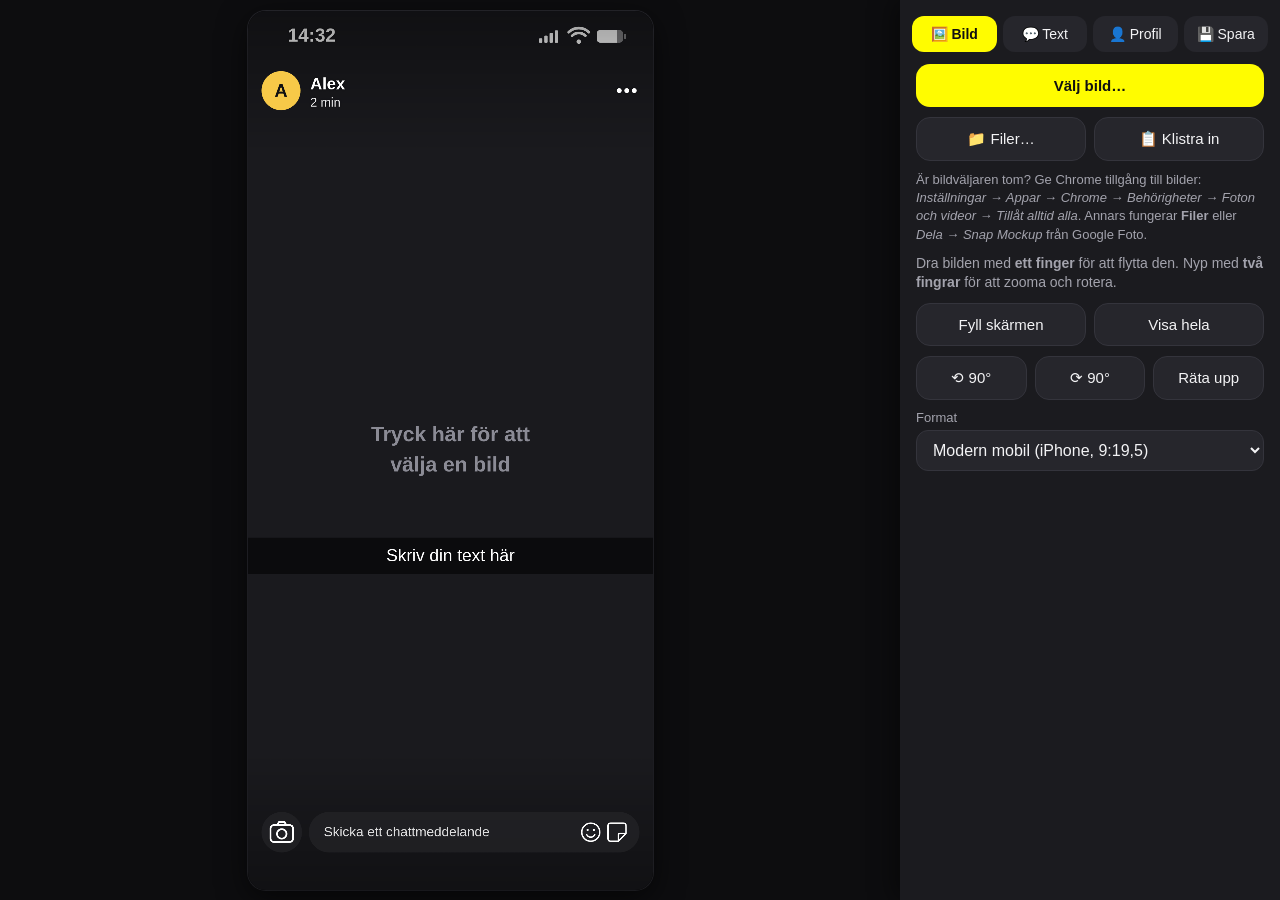
==== index.html @ 8d8f2224 "Testsida för olika bildväljar-varianter Co-Authored-By: Claude Opus 5.5 <noreply@anthropic.com> Clau" ====
<!doctype html>
<html lang="sv">
<head>
  <meta charset="utf-8">
  <meta name="viewport" content="width=device-width, initial-scale=1, maximum-scale=1, user-scalable=no, viewport-fit=cover">
  <title>Snap Mockup</title>
  <meta name="description" content="Skapa mockup-bilder som ser ut som en mottagen snap.">
  <meta name="theme-color" content="#111111">
  <meta name="apple-mobile-web-app-capable" content="yes">
  <meta name="mobile-web-app-capable" content="yes">
  <meta name="apple-mobile-web-app-status-bar-style" content="black-translucent">
  <meta name="apple-mobile-web-app-title" content="Snap Mockup">
  <link rel="manifest" href="manifest.webmanifest">
  <link rel="icon" type="image/png" href="icons/icon-192.png">
  <link rel="apple-touch-icon" href="icons/apple-touch-icon.png">
  <link rel="stylesheet" href="style.css">
</head>
<body>
  <main id="app">
    <!-- Förhandsvisning -->
    <section id="stage">
      <div id="frame">
        <canvas id="canvas" aria-label="Förhandsvisning av bilden"></canvas>
        <div id="hint" class="hint"></div>
      </div>
    </section>

    <!-- Redigeringsmeny -->
    <section id="sheet" class="open">
      <button id="toggleMenu" class="sheet-handle" type="button">
        <span class="grip"></span><span id="toggleLabel">Dölj meny</span>
      </button>

      <nav class="tabs" role="tablist">
        <button class="tab active" data-tab="image" role="tab">🖼️ Bild</button>
        <button class="tab" data-tab="text" role="tab">💬 Text</button>
        <button class="tab" data-tab="ui" role="tab">👤 Profil</button>
        <button class="tab" data-tab="save" role="tab">💾 Spara</button>
      </nav>

      <div class="panels">
        <!-- BILD -->
        <div class="panel active" data-panel="image">
          <label class="btn primary file-btn">
            Välj bild…
            <input id="imageInput" type="file" accept="image/*" hidden>
          </label>
          <div class="row">
            <label class="btn file-btn">
              📁 Filer…
              <input id="imageInputAny" type="file" hidden>
            </label>
            <button class="btn" id="pasteBtn" type="button">📋 Klistra in</button>
          </div>
          <p class="help small">Är bildväljaren tom? Ge Chrome tillgång till bilder: <i>Inställningar → Appar → Chrome → Behörigheter → Foton och videor → Tillåt alltid alla</i>. Annars fungerar <b>Filer</b> eller <i>Dela → Snap Mockup</i> från Google Foto.</p>
          <p class="help">Dra bilden med <b>ett finger</b> för att flytta den. Nyp med <b>två fingrar</b> för att zooma och rotera.</p>
          <div class="row">
            <button class="btn" id="fitCover" type="button">Fyll skärmen</button>
            <button class="btn" id="fitContain" type="button">Visa hela</button>
          </div>
          <div class="row">
            <button class="btn" id="rotLeft" type="button">⟲ 90°</button>
            <button class="btn" id="rotRight" type="button">⟳ 90°</button>
            <button class="btn" id="straighten" type="button">Räta upp</button>
          </div>
          <label class="field">
            <span>Format</span>
            <select id="formatSelect">
              <option value="iphone">Modern mobil (iPhone, 9:19,5)</option>
              <option value="classic">Klassisk (9:16)</option>
            </select>
          </label>
        </div>

        <!-- TEXT -->
        <div class="panel" data-panel="text">
          <p class="help">Dra en textrad upp eller ner direkt i bilden. Tryck på en rad för att redigera den.</p>
          <div id="barList"></div>
          <button class="btn primary" id="addBar" type="button">＋ Lägg till textrad</button>
          <label class="field">
            <span>Textstorlek</span>
            <input id="textSize" type="range" min="30" max="80" step="1">
          </label>
        </div>

        <!-- AVSÄNDARE / GRÄNSSNITT -->
        <div class="panel" data-panel="ui">
          <div class="avatar-row">
            <canvas id="avatarPreview" width="120" height="120"></canvas>
            <div class="grow">
              <label class="btn file-btn">
                Välj profilbild…
                <input id="avatarInput" type="file" hidden>
              </label>
              <button class="btn ghost" id="avatarClear" type="button">Ta bort profilbild</button>
            </div>
          </div>
          <label class="field"><span>Namn</span><input id="senderName" type="text" autocomplete="off"></label>
          <label class="field"><span>Tid sedan mottagen</span><input id="senderTime" type="text" autocomplete="off" placeholder="t.ex. 2 min"></label>
          <label class="field"><span>Färg på profilcirkel</span><input id="avatarColor" type="color"></label>

          <h3>Gränssnitt</h3>
          <label class="switch"><input id="showStatus" type="checkbox"><span>Visa statusfält (klocka, batteri)</span></label>
          <label class="field"><span>Klockslag</span><input id="clock" type="text" autocomplete="off" placeholder="14:32"></label>
          <label class="field"><span>Batteri (%)</span><input id="battery" type="number" min="1" max="100"></label>
          <label class="switch"><input id="showTop" type="checkbox"><span>Visa avsändare överst</span></label>
          <label class="switch"><input id="showBottom" type="checkbox"><span>Visa svarsfält nederst</span></label>
          <label class="field"><span>Text i svarsfältet</span><input id="placeholder" type="text" autocomplete="off"></label>
        </div>

        <!-- SPARA -->
        <div class="panel" data-panel="save">
          <p class="help">Bilden sparas i full upplösning, utan hjälplinjer.</p>
          <button class="btn primary" id="shareBtn" type="button">📤 Dela / spara till Bilder</button>
          <button class="btn" id="downloadBtn" type="button">⬇️ Ladda ner PNG</button>
          <p class="help small">På iPhone: tryck <b>Dela / spara till Bilder</b> och välj <i>Spara bild</i>.</p>
          <hr>
          <button class="btn ghost danger" id="resetAll" type="button">Börja om från början</button>
          <p class="help small" style="text-align:center">Version 7 · <a href="test.html" style="color:inherit">Testa bildväljare</a></p>
        </div>
      </div>
    </section>
  </main>

  <script src="app.js"></script>
</body>
</html>
---- style.css ----
:root {
  --bg: #0d0d0f;
  --panel: #1b1b1f;
  --panel-2: #26262c;
  --line: #34343c;
  --text: #f3f3f5;
  --muted: #a3a3ad;
  --accent: #fffc00;
  --accent-text: #111;
  --danger: #ff5a5f;
  --radius: 14px;
}

* { box-sizing: border-box; -webkit-tap-highlight-color: transparent; }

html, body {
  margin: 0;
  height: 100%;
  background: var(--bg);
  color: var(--text);
  font-family: -apple-system, BlinkMacSystemFont, "Segoe UI", Roboto, "Helvetica Neue", Arial, sans-serif;
  overscroll-behavior: none;
}

body { overflow: hidden; }

#app {
  height: 100dvh;
  display: flex;
  flex-direction: column;
  padding-top: env(safe-area-inset-top);
}

/* ---------- Förhandsvisning ---------- */
#stage {
  flex: 1 1 auto;
  min-height: 0;
  display: flex;
  align-items: center;
  justify-content: center;
  padding: 10px 16px;
}

#frame {
  position: relative;
  border-radius: 18px;
  overflow: hidden;
  box-shadow: 0 8px 30px rgba(0,0,0,.6), 0 0 0 1px #2a2a30;
  background: #000;
}

#canvas {
  display: block;
  width: 100%;
  height: 100%;
  touch-action: none;
  user-select: none;
  -webkit-user-select: none;
  -webkit-touch-callout: none;
}

.hint {
  position: absolute;
  left: 50%;
  bottom: 18%;
  transform: translateX(-50%);
  background: rgba(0,0,0,.72);
  color: #fff;
  font-size: 13px;
  padding: 7px 12px;
  border-radius: 999px;
  max-width: 88%;
  width: max-content;
  text-align: center;
  line-height: 1.3;
  pointer-events: none;
  opacity: 0;
  transition: opacity .35s;
}
.hint.show { opacity: 1; }

/* ---------- Meny ---------- */
#sheet {
  flex: 0 0 auto;
  background: var(--panel);
  border-top-left-radius: 20px;
  border-top-right-radius: 20px;
  box-shadow: 0 -6px 24px rgba(0,0,0,.45);
  padding-bottom: env(safe-area-inset-bottom);
  display: flex;
  flex-direction: column;
  max-height: 46dvh;
}
#sheet:not(.open) .tabs,
#sheet:not(.open) .panels { display: none; }

.sheet-handle {
  appearance: none;
  border: 0;
  background: transparent;
  color: var(--muted);
  font: inherit;
  font-size: 13px;
  padding: 8px 0 6px;
  display: flex;
  flex-direction: column;
  align-items: center;
  gap: 5px;
  cursor: pointer;
}
.grip { width: 40px; height: 5px; border-radius: 3px; background: #4a4a52; }

.tabs {
  display: grid;
  grid-template-columns: repeat(4, 1fr);
  gap: 6px;
  padding: 0 12px 8px;
}
.tab {
  appearance: none;
  border: 0;
  background: var(--panel-2);
  color: var(--text);
  font: inherit;
  font-size: 14px;
  padding: 10px 4px;
  border-radius: 12px;
  cursor: pointer;
  white-space: nowrap;
}
.tab.active { background: var(--accent); color: var(--accent-text); font-weight: 600; }

.panels {
  overflow-y: auto;
  -webkit-overflow-scrolling: touch;
  padding: 4px 16px 16px;
}
.panel { display: none; flex-direction: column; gap: 10px; }
.panel.active { display: flex; }

.panel h3 { margin: 10px 0 0; font-size: 15px; color: var(--muted); font-weight: 600; }

.help { margin: 0; color: var(--muted); font-size: 14px; line-height: 1.4; }
.help.small { font-size: 13px; }

.row { display: flex; gap: 8px; }
.row > * { flex: 1; }

.btn {
  appearance: none;
  border: 1px solid var(--line);
  background: var(--panel-2);
  color: var(--text);
  font: inherit;
  font-size: 15px;
  padding: 12px 14px;
  border-radius: var(--radius);
  text-align: center;
  cursor: pointer;
  display: block;
}
.btn:active { transform: scale(.98); }
.btn.primary { background: var(--accent); color: var(--accent-text); border-color: transparent; font-weight: 600; }
.btn.ghost { background: transparent; }
.btn.danger { color: var(--danger); border-color: #5a2a2c; }

.field { display: flex; flex-direction: column; gap: 5px; font-size: 13px; color: var(--muted); }
.field input[type=text],
.field input[type=number],
.field select,
.bar-item textarea {
  font: inherit;
  font-size: 16px; /* 16px hindrar iPhone från att zooma */
  color: var(--text);
  background: var(--panel-2);
  border: 1px solid var(--line);
  border-radius: 12px;
  padding: 10px 12px;
  width: 100%;
}
.field input[type=color] {
  width: 64px; height: 40px; padding: 0; border: 1px solid var(--line);
  border-radius: 10px; background: var(--panel-2);
}
.field input[type=range] { width: 100%; accent-color: var(--accent); }

.switch { display: flex; align-items: center; gap: 10px; font-size: 15px; }
.switch input { width: 22px; height: 22px; accent-color: var(--accent); }

.bar-item {
  display: flex;
  gap: 8px;
  align-items: flex-start;
  margin-bottom: 8px;
  border-radius: 14px;
  padding: 6px;
  border: 1px solid transparent;
}
.bar-item.selected { border-color: var(--accent); }
.bar-item textarea { resize: none; min-height: 46px; flex: 1; line-height: 1.3; }
.bar-item .del {
  flex: 0 0 auto;
  width: 46px; height: 46px;
  padding: 0;
  font-size: 18px;
}

.avatar-row { display: flex; gap: 14px; align-items: center; }
.avatar-row canvas { width: 72px; height: 72px; border-radius: 50%; flex: 0 0 auto; }
.grow { flex: 1; display: flex; flex-direction: column; gap: 6px; }

hr { border: 0; border-top: 1px solid var(--line); width: 100%; margin: 6px 0; }

/* Bredare skärmar (dator/surfplatta): meny bredvid bilden */
@media (min-width: 900px) {
  #app { flex-direction: row; }
  #sheet {
    width: 380px;
    max-height: none;
    border-radius: 0;
    box-shadow: -6px 0 24px rgba(0,0,0,.45);
  }
  #sheet .sheet-handle { display: none; }
  #sheet .tabs, #sheet .panels { display: grid; }
  #sheet .panels { display: block; }
  .tabs { padding-top: 16px; }
}
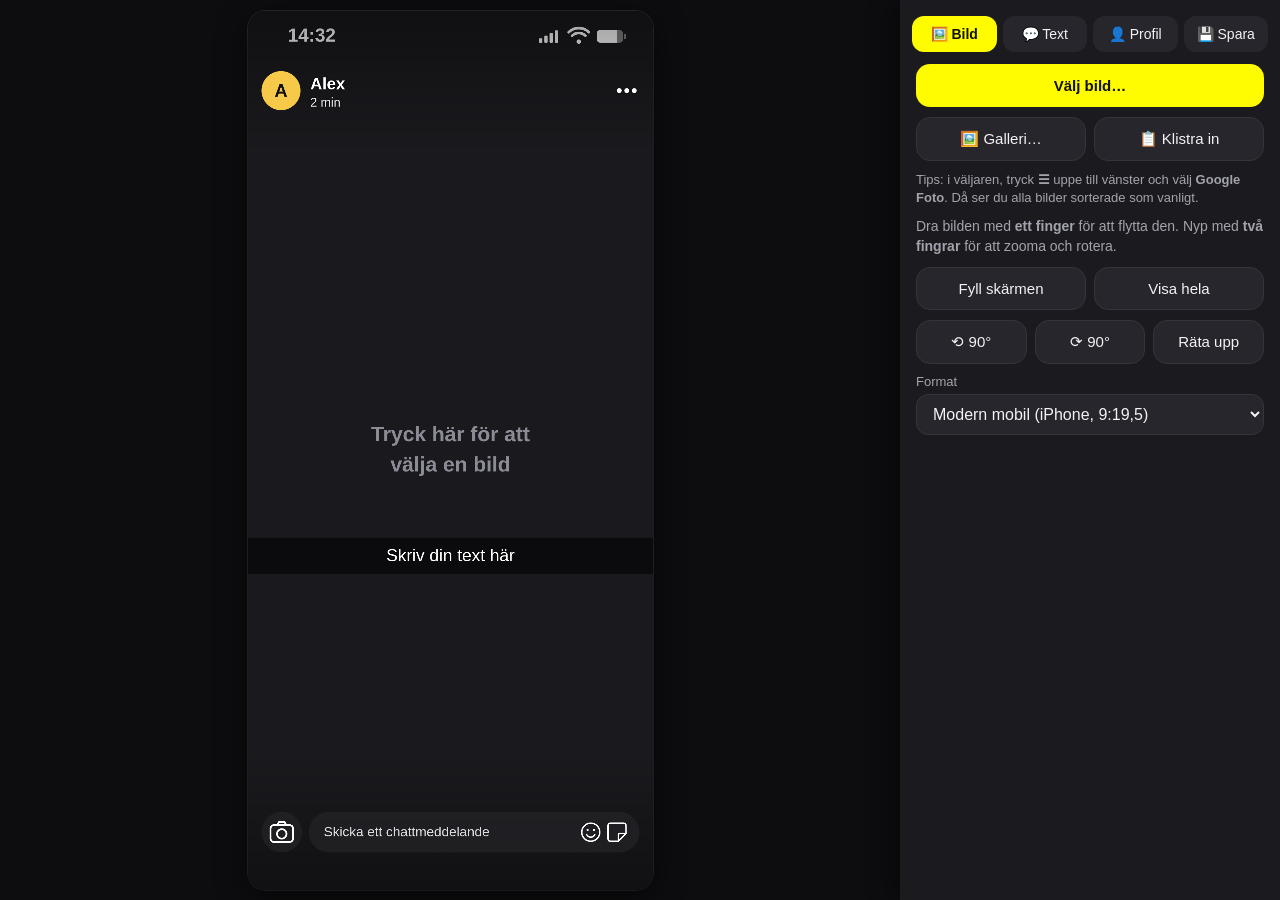
==== commit 32adf89d: "Välj bild använder filväljaren (bildväljaren tom i appen på Android) Co-Authored-By: Claude Opus 5.5" ====
--- a/index.html
+++ b/index.html
@@ -43,16 +43,16 @@
         <div class="panel active" data-panel="image">
           <label class="btn primary file-btn">
             Välj bild…
-            <input id="imageInput" type="file" accept="image/*" hidden>
+            <input id="imageInput" type="file" hidden>
           </label>
           <div class="row">
             <label class="btn file-btn">
-              📁 Filer…
-              <input id="imageInputAny" type="file" hidden>
+              🖼️ Galleri…
+              <input id="imageInputAny" type="file" accept="image/*" hidden>
             </label>
             <button class="btn" id="pasteBtn" type="button">📋 Klistra in</button>
           </div>
-          <p class="help small">Är bildväljaren tom? Ge Chrome tillgång till bilder: <i>Inställningar → Appar → Chrome → Behörigheter → Foton och videor → Tillåt alltid alla</i>. Annars fungerar <b>Filer</b> eller <i>Dela → Snap Mockup</i> från Google Foto.</p>
+          <p class="help small">Tips: i väljaren, tryck <b>☰</b> uppe till vänster och välj <b>Google Foto</b>. Då ser du alla bilder sorterade som vanligt.</p>
           <p class="help">Dra bilden med <b>ett finger</b> för att flytta den. Nyp med <b>två fingrar</b> för att zooma och rotera.</p>
           <div class="row">
             <button class="btn" id="fitCover" type="button">Fyll skärmen</button>
@@ -116,7 +116,7 @@
           <p class="help small">På iPhone: tryck <b>Dela / spara till Bilder</b> och välj <i>Spara bild</i>.</p>
           <hr>
           <button class="btn ghost danger" id="resetAll" type="button">Börja om från början</button>
-          <p class="help small" style="text-align:center">Version 7 · <a href="test.html" style="color:inherit">Testa bildväljare</a></p>
+          <p class="help small" style="text-align:center">Version 8 · <a href="test.html" style="color:inherit">Testa bildväljare</a></p>
         </div>
       </div>
     </section>
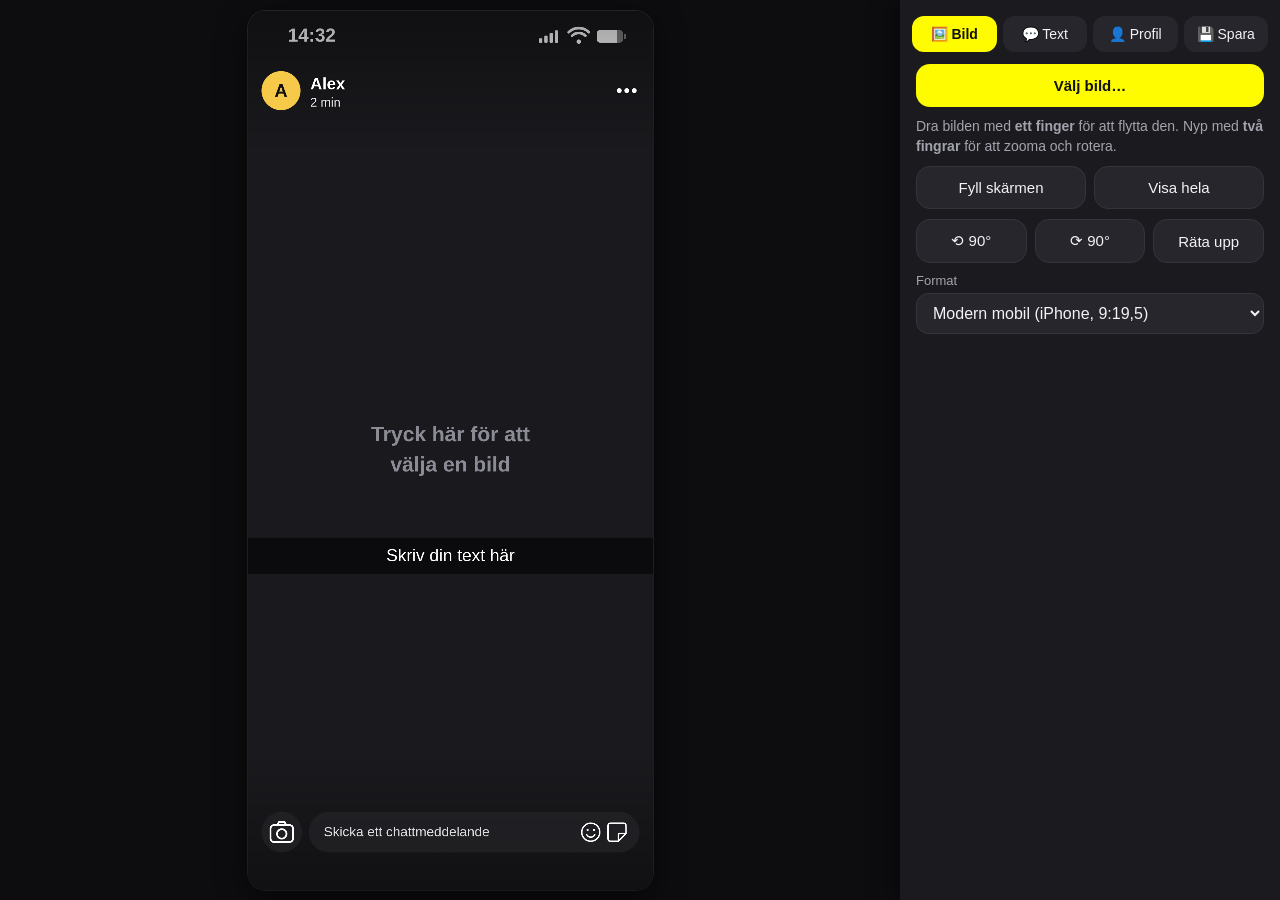
==== commit 11c31faf: "Städa bort felsökningsknappar, Välj bild öppnar bildväljaren Co-Authored-By: Claude Opus 5.5 <norepl" ====
--- a/index.html
+++ b/index.html
@@ -43,16 +43,8 @@
         <div class="panel active" data-panel="image">
           <label class="btn primary file-btn">
             Välj bild…
-            <input id="imageInput" type="file" hidden>
+            <input id="imageInput" type="file" accept="image/*" hidden>
           </label>
-          <div class="row">
-            <label class="btn file-btn">
-              🖼️ Galleri…
-              <input id="imageInputAny" type="file" accept="image/*" hidden>
-            </label>
-            <button class="btn" id="pasteBtn" type="button">📋 Klistra in</button>
-          </div>
-          <p class="help small">Tips: i väljaren, tryck <b>☰</b> uppe till vänster och välj <b>Google Foto</b>. Då ser du alla bilder sorterade som vanligt.</p>
           <p class="help">Dra bilden med <b>ett finger</b> för att flytta den. Nyp med <b>två fingrar</b> för att zooma och rotera.</p>
           <div class="row">
             <button class="btn" id="fitCover" type="button">Fyll skärmen</button>
@@ -90,7 +82,7 @@
             <div class="grow">
               <label class="btn file-btn">
                 Välj profilbild…
-                <input id="avatarInput" type="file" hidden>
+                <input id="avatarInput" type="file" accept="image/*" hidden>
               </label>
               <button class="btn ghost" id="avatarClear" type="button">Ta bort profilbild</button>
             </div>
@@ -112,11 +104,11 @@
         <div class="panel" data-panel="save">
           <p class="help">Bilden sparas i full upplösning, utan hjälplinjer.</p>
           <button class="btn primary" id="shareBtn" type="button">📤 Dela / spara till Bilder</button>
-          <button class="btn" id="downloadBtn" type="button">⬇️ Ladda ner PNG</button>
-          <p class="help small">På iPhone: tryck <b>Dela / spara till Bilder</b> och välj <i>Spara bild</i>.</p>
+          <button class="btn" id="downloadBtn" type="button">⬇️ Spara i telefonen</button>
+          <p class="help small web-only">På iPhone: tryck <b>Dela / spara till Bilder</b> och välj <i>Spara bild</i>.</p>
           <hr>
           <button class="btn ghost danger" id="resetAll" type="button">Börja om från början</button>
-          <p class="help small" style="text-align:center">Version 8 · <a href="test.html" style="color:inherit">Testa bildväljare</a></p>
+          <p class="help small" style="text-align:center">Version 10</p>
         </div>
       </div>
     </section>
--- a/style.css
+++ b/style.css
@@ -225,3 +225,6 @@
   #sheet .panels { display: block; }
   .tabs { padding-top: 16px; }
 }
+
+/* Dölj sådant som bara behövs i webbversionen när appen körs som APK */
+.native .web-only { display: none !important; }
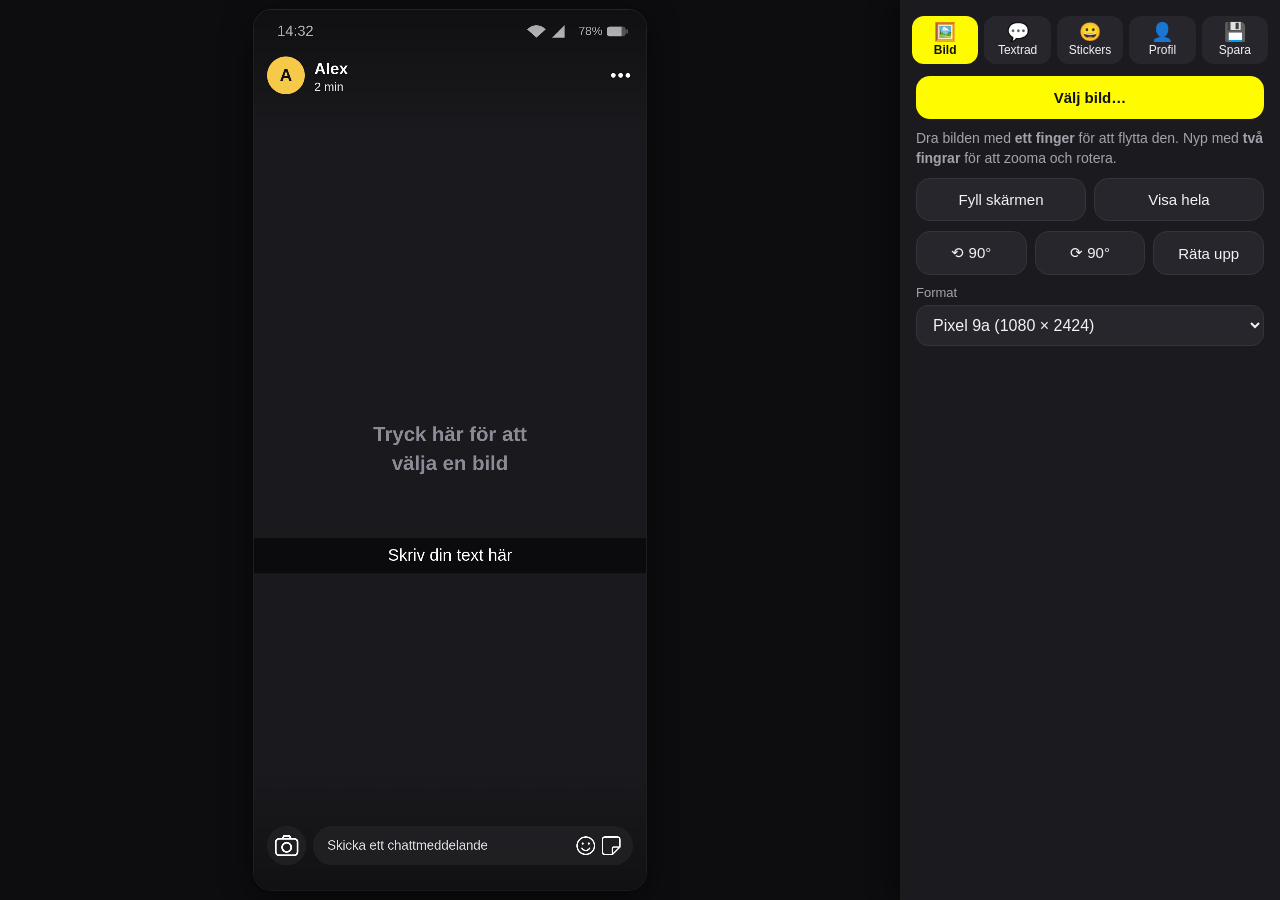
==== commit c4674646: "Pixel 9a-format, emoji-stickers och text-stickers - Format 1080x2424 med statusfält i Android-stil -" ====
--- a/index.html
+++ b/index.html
@@ -32,10 +32,11 @@
       </button>
 
       <nav class="tabs" role="tablist">
-        <button class="tab active" data-tab="image" role="tab">🖼️ Bild</button>
-        <button class="tab" data-tab="text" role="tab">💬 Text</button>
-        <button class="tab" data-tab="ui" role="tab">👤 Profil</button>
-        <button class="tab" data-tab="save" role="tab">💾 Spara</button>
+        <button class="tab active" data-tab="image" role="tab"><span class="ti">🖼️</span>Bild</button>
+        <button class="tab" data-tab="text" role="tab"><span class="ti">💬</span>Textrad</button>
+        <button class="tab" data-tab="stickers" role="tab"><span class="ti">😀</span>Stickers</button>
+        <button class="tab" data-tab="ui" role="tab"><span class="ti">👤</span>Profil</button>
+        <button class="tab" data-tab="save" role="tab"><span class="ti">💾</span>Spara</button>
       </nav>
 
       <div class="panels">
@@ -58,8 +59,8 @@
           <label class="field">
             <span>Format</span>
             <select id="formatSelect">
-              <option value="iphone">Modern mobil (iPhone, 9:19,5)</option>
-              <option value="classic">Klassisk (9:16)</option>
+              <option value="pixel">Pixel 9a (1080 × 2424)</option>
+              <option value="classic">Klassisk 9:16 (1080 × 1920)</option>
             </select>
           </label>
         </div>
@@ -76,6 +77,35 @@
         </div>
 
         <!-- AVSÄNDARE / GRÄNSSNITT -->
+        <div class="panel" data-panel="stickers">
+          <p class="help">Dra en sticker med <b>ett finger</b>. Nyp med <b>två fingrar</b> för att ändra storlek och rotera. Tryck på en vald text-sticker för att ändra texten.</p>
+          <button class="btn primary" id="addTextSticker" type="button">＋ Text-sticker</button>
+
+          <div id="stEditor" class="st-editor" hidden>
+            <div id="stTextOnly">
+              <textarea id="stText" rows="1" placeholder="Skriv text…"></textarea>
+              <div class="label">Typsnitt</div>
+              <div id="stFonts" class="chips"></div>
+              <div class="label">Stil</div>
+              <div id="stStyles" class="chips"></div>
+              <div class="label">Färg</div>
+              <div id="stColors" class="swatches"></div>
+            </div>
+            <div class="row">
+              <button class="btn" id="stDup" type="button">Kopiera</button>
+              <button class="btn" id="stFront" type="button">Överst</button>
+              <button class="btn danger" id="stDel" type="button">🗑 Ta bort</button>
+            </div>
+          </div>
+
+          <div class="label">Emoji – tryck för att lägga till</div>
+          <div class="emoji-own">
+            <input id="emojiInput" type="text" placeholder="Eget emoji från tangentbordet" autocomplete="off">
+            <button class="btn" id="emojiAdd" type="button">Lägg till</button>
+          </div>
+          <div id="emojiGrid" class="emoji-grid"></div>
+        </div>
+
         <div class="panel" data-panel="ui">
           <div class="avatar-row">
             <canvas id="avatarPreview" width="120" height="120"></canvas>
@@ -108,7 +138,7 @@
           <p class="help small web-only">På iPhone: tryck <b>Dela / spara till Bilder</b> och välj <i>Spara bild</i>.</p>
           <hr>
           <button class="btn ghost danger" id="resetAll" type="button">Börja om från början</button>
-          <p class="help small" style="text-align:center">Version 10</p>
+          <p class="help small" style="text-align:center">Version 12</p>
         </div>
       </div>
     </section>
--- a/style.css
+++ b/style.css
@@ -112,7 +112,7 @@
 
 .tabs {
   display: grid;
-  grid-template-columns: repeat(4, 1fr);
+  grid-template-columns: repeat(5, 1fr);
   gap: 6px;
   padding: 0 12px 8px;
 }
@@ -128,6 +128,8 @@
   cursor: pointer;
   white-space: nowrap;
 }
+.tab { display: flex; flex-direction: column; align-items: center; gap: 2px; font-size: 12px; padding: 7px 2px; }
+.tab .ti { font-size: 18px; line-height: 1; }
 .tab.active { background: var(--accent); color: var(--accent-text); font-weight: 600; }
 
 .panels {
@@ -228,3 +230,36 @@
 
 /* Dölj sådant som bara behövs i webbversionen när appen körs som APK */
 .native .web-only { display: none !important; }
+
+/* ---------- Stickers ---------- */
+.label { font-size: 13px; color: var(--muted); margin-top: 4px; }
+.st-editor { display: flex; flex-direction: column; gap: 8px; background: var(--panel-2); border: 1px solid var(--accent); border-radius: 16px; padding: 10px; }
+.st-editor[hidden] { display: none; }
+#stTextOnly { display: flex; flex-direction: column; gap: 8px; }
+#stTextOnly[hidden] { display: none; }
+#stText {
+  font: inherit; font-size: 16px; color: var(--text); background: var(--panel);
+  border: 1px solid var(--line); border-radius: 12px; padding: 10px 12px; resize: none; min-height: 46px; width: 100%;
+}
+.chips { display: flex; gap: 6px; overflow-x: auto; padding-bottom: 2px; -webkit-overflow-scrolling: touch; }
+.chip {
+  flex: 0 0 auto; appearance: none; border: 1px solid var(--line); background: var(--panel); color: var(--text);
+  border-radius: 999px; padding: 8px 14px; font-size: 16px; cursor: pointer; white-space: nowrap;
+}
+.chip.active { background: var(--accent); color: var(--accent-text); border-color: transparent; }
+.swatches { display: flex; flex-wrap: wrap; gap: 8px; align-items: center; }
+.swatch { width: 34px; height: 34px; border-radius: 50%; border: 2px solid rgba(255,255,255,.25); padding: 0; cursor: pointer; }
+.swatch.active { outline: 3px solid var(--accent); outline-offset: 2px; }
+.swatches input[type=color] { width: 40px; height: 34px; border: 0; padding: 0; background: none; }
+.emoji-own { display: flex; gap: 8px; }
+.emoji-own input {
+  flex: 1; min-width: 0; font: inherit; font-size: 16px; color: var(--text); background: var(--panel-2);
+  border: 1px solid var(--line); border-radius: 12px; padding: 10px 12px;
+}
+.emoji-own .btn { flex: 0 0 auto; }
+.emoji-grid { display: grid; grid-template-columns: repeat(8, 1fr); gap: 4px; }
+.emoji-grid button {
+  appearance: none; border: 0; background: transparent; font-size: 28px; line-height: 1; padding: 6px 0;
+  border-radius: 10px; cursor: pointer; font-family: "Noto Color Emoji", "Apple Color Emoji", "Segoe UI Emoji", sans-serif;
+}
+.emoji-grid button:active { background: var(--panel-2); }
